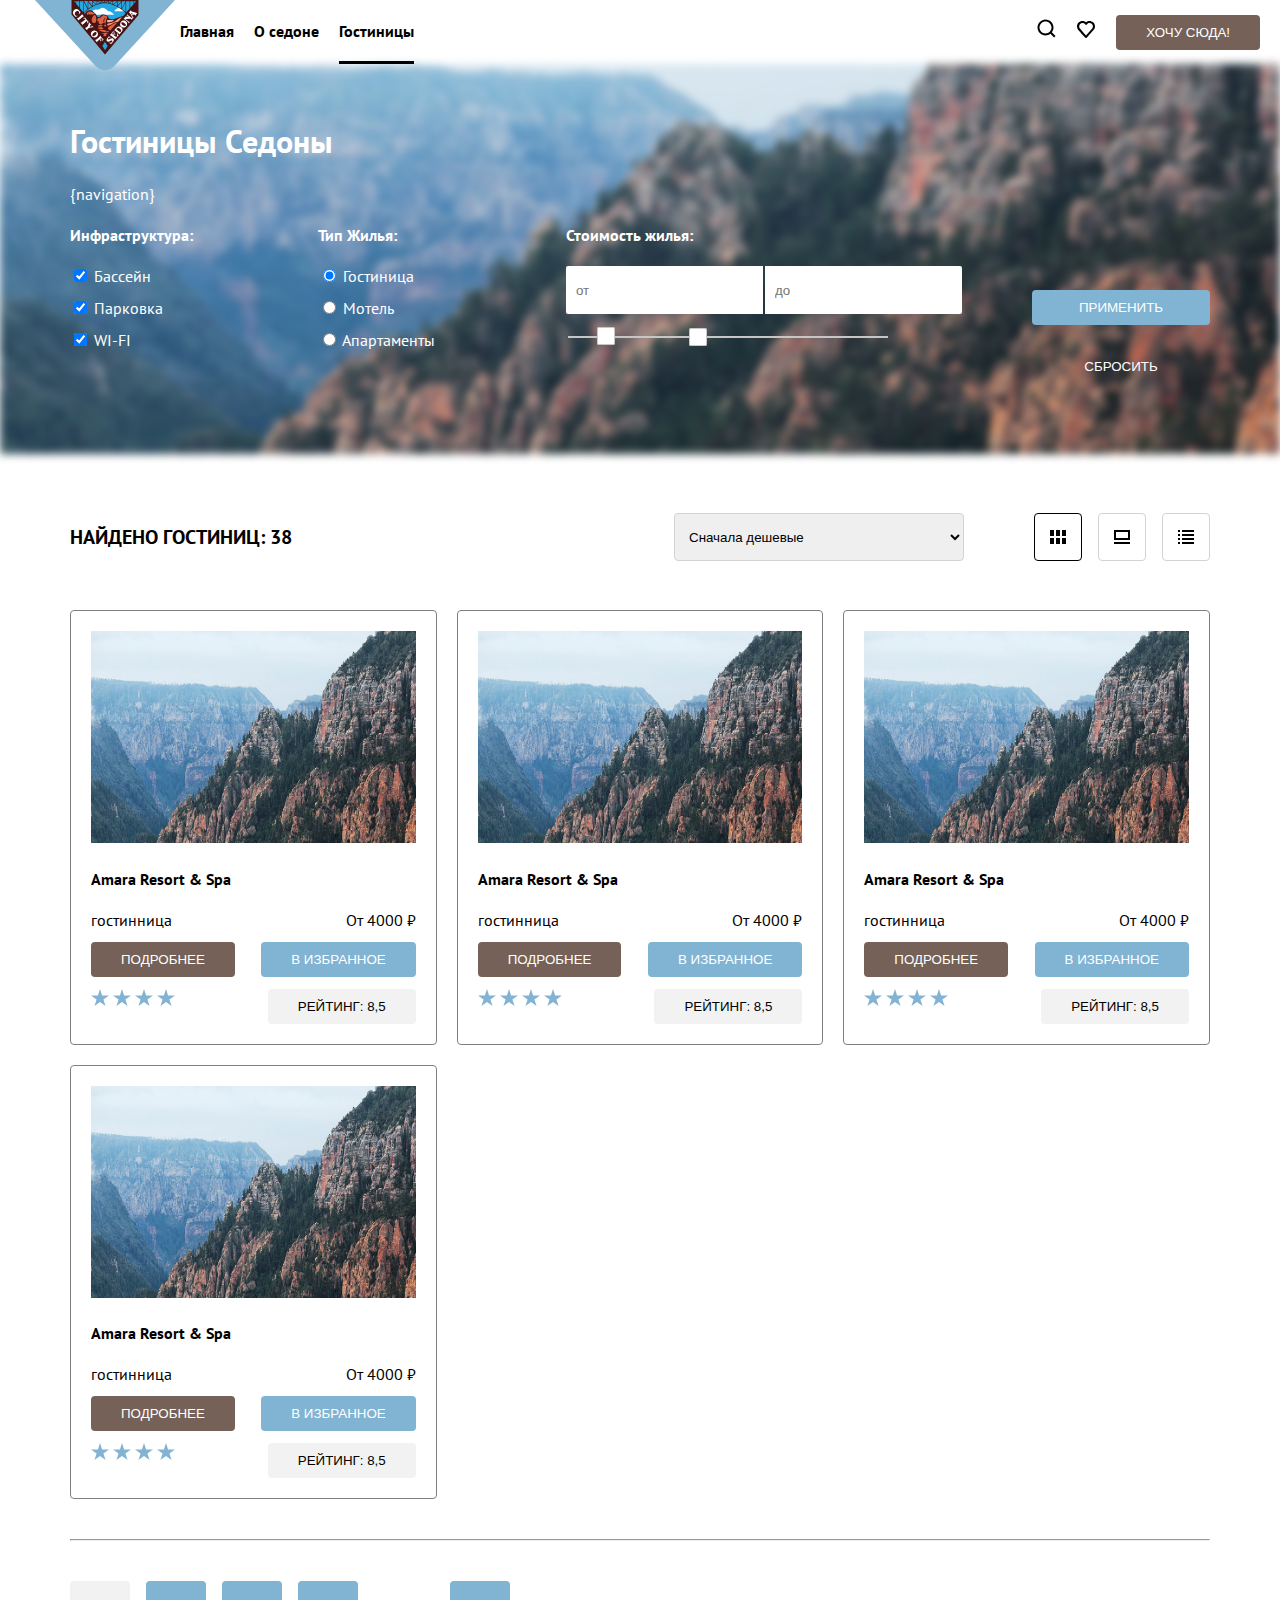
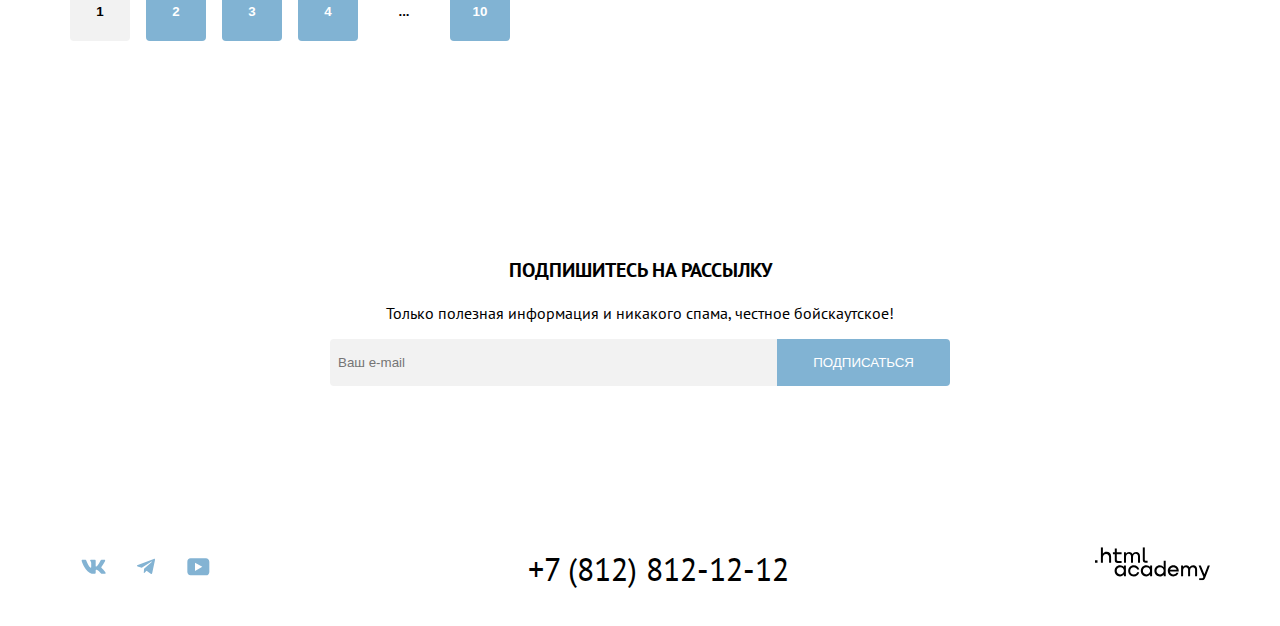
==== hotels.html @ fa4f40b1 "Merge pull request #1 from annaozarina/master" ====
<!DOCTYPE html>
<html lang="en">
<head>
  <meta charset="UTF-8">
  <link href="style.css" rel="stylesheet">
  <title>Гостиницы</title>
</head>
<body>
    <header class="page-header">
      <nav>
        <ul class="site-navigation">
          <li>
            <a class="main-header-logo" href="index.html">
              <img src="img/logo.svg" width="170" height="70" alt="Логотип сайта городка Седона">
            </a>
          </li>

          <li><a href="index.html">Главная</a></li>

          <li><a href="#">О седоне</a></li>

          <li class="active"><a href="hotels.html">Гостиницы</a></li>
        </ul>

        <div class="site-navigation">
          <ul class="navigation-list navigation-user">
            <li class="navigation-item">
              <a class="navigation-link" href="#">
                <span class="visually-hidden">Поиск</span>

                <img src="img/search.svg" alt="search-icon"/>
              </a>
            </li>

            <li class="navigation-item">
              <a class="navigation-link" href="#">
                <span class="visually-hidden">Избранное</span>

                <img src="img/heart.svg" alt="heart-icon"/>
              </a>
            </li>
          </ul>

          <button class="btn brown">Хочу сюда!</button>
        </div>
      </nav>
    </header>

    <main class="main-inner">
      <section id="filter">
        <div class="filter-background"></div>

        <div class="filter-content">
          <h1 class="inner-header-title">Гостиницы Седоны</h1>

          <span>{navigation}</span>

          <form class="filter-form" action="http://echo.htmlacademy.ru/" method="get">
            <fieldset class="filter-form-group">
              <h4>Инфраструктура:</h4>

              <label class="control">
                <input class="control-input" type="checkbox" name="pool" checked> Бассейн
              </label>
              <label class="control">
                <input class="control-input" type="checkbox" name="parking" checked> Парковка
              </label>
              <label class="control">
                <input class="control-input" type="checkbox" name="wi-fi" checked> WI-FI
              </label>
            </fieldset>

            <fieldset class="filter-form-group">
              <h4>Тип Жилья:</h4>

              <label class="control">
                <input class="control-input" type="radio" name="type" value="hotel" checked> Гостиница
              </label>
              <label class="control">
                <input class="control-input" type="radio" name="type" value="motel"> Мотель
              </label>
              <label class="control">
                <input class="control-input" type="radio" name="type" value="apart"> Апартаменты
              </label>
            </fieldset>

            <fieldset class="filter-form-group">
              <h4>Стоимость жилья:</h4>

              <div class="filter-form-group-row">
                <label class="control">
                  <input class="control-input" type="number" name="from" placeholder="от">
                </label>
                <label class="control">
                  <input class="control-input" type="number" name="to" placeholder="до">
                </label>
              </div>

              <div class="range_container">
                <div class="sliders_control">
                  <label>
                    <input id="fromSlider" type="range" value="10" min="0" max="100"/>
                  </label>

                  <label>
                    <input id="toSlider" type="range" value="40" min="0" max="100"/>
                  </label>
                </div>
              </div>
            </fieldset>

            <div class="filter-form-group actions">
              <button class="btn blue" type="submit">применить</button>
              <button class="btn" type="reset">сбросить</button>
            </div>
          </form>
        </div>
      </section>

      <section id="catalog">
        <div class="catalog-filter-bar">
          <h3>Найдено гостиниц: 38</h3>

          <div class="catalog-filter-menu">
            <label>
              <select class="select-input">
                <option id="1" selected>Сначала дешевые</option>
                <option id="2">Сначала дорогие</option>
                <option id="3">Популярные</option>
                <option id="4">Высокий рейтинг</option>
              </select>
            </label>

            <fieldset class="catalog-filter-toggle-group">
              <input hidden class="control-input" type="radio" name="view" id="grid" checked>
              <label for="grid" class="control"><img src="img/grid.svg" alt="grid" /></label>

              <input hidden class="control-input" type="radio" name="view" id="list">
              <label for="list" class="control"><img src="img/list.svg" alt="list" /></label>

              <input hidden class="control-input" type="radio" name="view" id="compact">
              <label for="compact" class="control"><img src="img/compact.svg" alt="compact" /></label>
            </fieldset>
          </div>
        </div>

        <div class="catalog-result">
          <div class="catalog-result-card">
            <img src="img/index-background.jpg" alt="result-image"/>

            <h4>Amara Resort & Spa</h4>

            <div class="catalog-result-card-row">
              <span>гостинница</span>
              <span>От 4000 ₽</span>
            </div>

            <div class="catalog-result-card-row">
              <button class="btn brown">Подробнее</button>
              <button class="btn blue">в избранное</button>
            </div>

            <div class="catalog-result-card-row">
              <div class="stars">
                <img src="img/star.svg" alt="star" />
                <img src="img/star.svg" alt="star" />
                <img src="img/star.svg" alt="star" />
                <img src="img/star.svg" alt="star" />
              </div>

              <button class="btn disabled">Рейтинг: 8,5</button>
            </div>
          </div>

          <div class="catalog-result-card">
            <img src="img/index-background.jpg" alt="result-image"/>

            <h4>Amara Resort & Spa</h4>

            <div class="catalog-result-card-row">
              <span>гостинница</span>
              <span>От 4000 ₽</span>
            </div>

            <div class="catalog-result-card-row">
              <button class="btn brown">Подробнее</button>
              <button class="btn blue">в избранное</button>
            </div>

            <div class="catalog-result-card-row">
              <div class="stars">
                <img src="img/star.svg" alt="star" />
                <img src="img/star.svg" alt="star" />
                <img src="img/star.svg" alt="star" />
                <img src="img/star.svg" alt="star" />
              </div>

              <button class="btn disabled">Рейтинг: 8,5</button>
            </div>
          </div>

          <div class="catalog-result-card">
            <img src="img/index-background.jpg" alt="result-image"/>

            <h4>Amara Resort & Spa</h4>

            <div class="catalog-result-card-row">
              <span>гостинница</span>
              <span>От 4000 ₽</span>
            </div>

            <div class="catalog-result-card-row">
              <button class="btn brown">Подробнее</button>
              <button class="btn blue">в избранное</button>
            </div>

            <div class="catalog-result-card-row">
              <div class="stars">
                <img src="img/star.svg" alt="star" />
                <img src="img/star.svg" alt="star" />
                <img src="img/star.svg" alt="star" />
                <img src="img/star.svg" alt="star" />
              </div>

              <button class="btn disabled">Рейтинг: 8,5</button>
            </div>
          </div>

          <div class="catalog-result-card">
            <img src="img/index-background.jpg" alt="result-image"/>

            <h4>Amara Resort & Spa</h4>

            <div class="catalog-result-card-row">
              <span>гостинница</span>
              <span>От 4000 ₽</span>
            </div>

            <div class="catalog-result-card-row">
              <button class="btn brown">Подробнее</button>
              <button class="btn blue">в избранное</button>
            </div>

            <div class="catalog-result-card-row">
              <div class="stars">
                <img src="img/star.svg" alt="star" />
                <img src="img/star.svg" alt="star" />
                <img src="img/star.svg" alt="star" />
                <img src="img/star.svg" alt="star" />
              </div>

              <button class="btn disabled">Рейтинг: 8,5</button>
            </div>
          </div>
        </div>

        <hr>

        <nav class="pagination">
          <ul class="pagination-list">
            <li class="pagination-list-item"><button class="btn active">1</button></li>
            <li class="pagination-list-item"><button class="btn blue">2</button></li>
            <li class="pagination-list-item"><button class="btn blue">3</button></li>
            <li class="pagination-list-item"><button class="btn blue">4</button></li>
            <li class="pagination-list-item"><button class="btn skip">...</button></li>
            <li class="pagination-list-item"><button class="btn blue">10</button></li>
          </ul>
        </nav>
      </section>
    </main>

    <footer>
      <div class="subscribe without-bg">
        <div class="subscribe-background"></div>

        <form class="subscribe-form">
          <h3>Подпишитесь на рассылку</h3>

          <p>Только полезная информация и никакого спама, честное бойскаутское!</p>

          <div class="input-block">
            <label>
              <input type="email" placeholder="Ваш e-mail">
            </label>
            <button>Подписаться</button>
          </div>
        </form>
      </div>

      <div class="footer-row">
        <div id="socialMedia">
          <a href="https://vk.com/htmlacademy">
            <img src="img/social-vk.svg" alt="Логотип vkontakte">
          </a>
          <a href="https://t.me/htmlacademy ">
            <img src="img/social-telegram.svg" alt="Логотип telegram">
          </a>
          <a href="https://www.youtube.com/user/htmlacademyru">
            <img src="img/social-youtube.svg" alt="Логотип youtube">
          </a>
        </div>

        <a href="tel:+78128121212">+7 (812) 812-12-12</a>

        <a href="https://htmlacademy.ru/">
          <img src="img/logo_htmlacademy.svg" alt="логотип .html academy">
        </a>
      </div>
    </footer>
</body>
</html>
---- style.css ----
@font-face {
  font-family: ptsans;
  src: url(fonts/ptsans-400.woff2);
}

@font-face {
  font-family: ptsans;
  src: url(fonts/ptsans-700.woff2);
  font-weight: bold;
}

* {
  box-sizing: border-box;
}

html, body {
  font-family: ptsans, serif;
  margin: 0;
  padding: 0;
  height: 100%;
}

body {
  display: flex;
  flex-direction: column;
  justify-content: space-between;
}

ul {
  padding: 0;
  margin: 0;
  list-style: none;
}

a {
  text-decoration: none;
  color: inherit;
}

button, .btn {
  border: none;
  background: unset;
  cursor: pointer;
  text-transform: uppercase;
  color: white;
}

fieldset {
  border: none;
  padding: unset;
  margin: unset;
}

.btn.brown {
  background: #756157;
}

.btn.blue {
  background: #81b3d3;
}

.btn.disabled {
  background: #f2f2f2;
  cursor: unset;
  color: black;
}

input {
  border: none;
}

.visually-hidden {
  display: none;
}

.nav-list {
  list-style: none;
  padding: 0;
  margin: 0;
}

.page-header {
  padding: 0 20px;
  min-height: 64px;
  position: relative;
}

.page-header .main-header-logo {
  width: 140px;
}

.page-header .main-header-logo img {
  position: absolute;
  top: 0;
  z-index: 999;
}

.page-header nav {
  width: 100%;
  display: flex;
  justify-content: space-between;
  font-weight: bold;
  align-items: center;
  height: 100%;
}


.page-header .site-navigation {
  display: flex;
  align-items: center;
  height: 100%;
}

.page-header .site-navigation li {
  display: flex;
  align-items: center;
  margin-right: 20px;
  white-space: nowrap;
  height: 100%;
  border-bottom: 3px solid transparent;
}

.page-header .site-navigation li.active {
  border-bottom: 3px solid black;
}

.navigation-list.navigation-user {
  display: flex;
}

.btn {
  padding: 10px 30px;
  border-radius: 4px;
}

#welcome .hero {
  display: flex;
  flex-direction: column;
  align-items: center;
  background: url("./img/index-background.jpg") no-repeat;
  background-size: cover;
  position: relative;
}
#welcome .hero > img {
  padding: 50px;
}

#welcome h1 {
  display: none;
}

.divider {
  width: 100%;
  position: absolute;
  bottom: 0;
  display: flex;
  align-items: flex-end;
}

.divider img {
  width: 100%;
}

.hero-description {
  display: flex;
  flex-direction: column;
  align-items: center;
  text-align: center;
  padding: 100px 0;
}

.hero-description h2 {
  font-size: 24px;
  text-transform: uppercase;
  max-width: 620px;
}

.hero-description p {
  font-size: 20px;
}

.info-row {
  display: flex;
  flex: 1;
  height: 335px;
}

.info-card {
  display: flex;
  justify-content: center;
  flex-direction: column;
  text-align: center;
  flex: 1;
  padding: 0 85px;
}

.info-card h3 {
  text-transform: uppercase;
  position: relative;
}

.info-card h3::after {
  content: '';
  position: absolute;
  bottom: -15px;
  right: 0;
  left: 0;
  margin: 0 auto;
  width: 60px;
  height: 2px;
}

.info-row-img {
  flex: 2;
  width: 100%;
  background-size: cover;
  background-repeat: no-repeat;
}

.info-row:nth-child(odd) .info-card {
  background-color: #81b3d3;
  color: white;
}

.info-row:nth-child(odd) .info-card h3::after {
  background-color: white;
  opacity: 0.5;
}

.info-row:nth-child(even) .info-card {
  background-color: #f0f6fa;
}

.info-row:nth-child(even) .info-card h3::after  {
  background-color: black;
  opacity: 0.5;
}

.info-row:nth-child(even) .info-card:nth-child(even) {
  background-color: #e6f0f6;
}

#benefits h3, footer h3, #catalog h3, #modal h3 {
  text-transform: uppercase;
  font-size: 20px;
}

.benefits-title {
  padding: 50px;
  text-align: center;
}

.benefits-row {
  display: flex;
}


.benefits-card {
  text-align: center;
  flex: 1;
  padding: 85px;
}

.benefits-card:nth-child(odd) {
  background-color: #f0f6fa;
}

.benefits-action {
  display: flex;
  flex-direction: column;
  text-align: center;
  padding: 80px;
  justify-content: center;
  align-items: center;
}

.benefits-action .btn {
  margin-top: 20px;
}

.subscribe {
  display: flex;
  flex-direction: column;
  align-items: center;
  justify-content: center;
  position: relative;
  height: 400px;
}

.subscribe-background {
  background-image: url('./img/index-background.jpg');
  background-repeat: no-repeat;
  background-size: cover;
  filter: blur(4px) brightness(0.5);
  width: 100%;
  height: 100%;
}

.subscribe.without-bg .subscribe-background {
  display: none;
}

.subscribe-form {
  position: absolute;
  margin: 0 auto;
  color: white;
  text-align: center;
  max-width: 620px;
  width: 100%;
}

.subscribe.without-bg .subscribe-form  {
  color: inherit;
}

.footer-row {
  display: flex;
  justify-content: space-between;
  align-items: center;
  padding: 35px 70px;
}

.footer-row > a {
  font-size: 32px;
}

.input-block {
  display: flex;
  border-radius: 4px;
  overflow: hidden;
}

.input-block label {
  width: 100%;
}
.input-block input {
  width: 100%;
  padding: 16px 8px;
  background: #f2f2f2;
}

.input-block button {
  background: #81b3d3;
  padding: 12px 36px;
}


#filter {
  padding: 35px 70px 70px;
  position: relative;
  color: white;
}

.filter-background {
  position: absolute;
  left: 0;
  top:0;
  background: url('img/index-background.jpg') no-repeat bottom center / cover;
  filter: blur(4px);
  width: 100%;
  height: 100%;
  z-index: -1;
}

.filter-form {
  display: flex;
  gap: 70px;
  flex-wrap: wrap;
}

.filter-form-group {
  display: flex;
  flex-direction: column;
  flex: 1;
}

.filter-form-group.actions {
  justify-content: flex-end;
  gap: 24px;
}

.control + .control {
  padding-top: 12px;
}

.filter-form-group-row {
  display: flex;
  border-radius: 2px;
  overflow: hidden;
}

.filter-form-group-row .control {
  padding-top: unset;
}

.filter-form-group-row .control input {
  height: 48px;
  padding: 10px;
}

.filter-form-group-row .control + .control {
  margin-left: 2px;
}

#catalog {
  padding: 50px 70px 70px;
}

#catalog hr {
  margin: 40px 0;
  background: grey;
}

#catalog .pagination .btn {
  padding: unset;
  width: 60px;
  height: 60px;
  font-weight: bold;
}

.pagination .btn.active {
  padding: unset;
  width: 60px;
  height: 60px;
  background: #f2f2f2;
  color: black;
}

.pagination .btn.skip {
  padding: unset;
  cursor: unset;
  width: 60px;
  height: 60px;
  background: transparent;
  color: black;
}

.pagination-list {
  display: flex;
  gap: 16px;
  align-items: flex-end;
}

.catalog-result {
  display: grid;
  grid-template-columns: repeat(auto-fit, minmax(340px, 1fr));
  gap: 20px;
}

.catalog-result-card {
  flex: 1;
  padding: 20px;
  border: 1px solid grey;
  border-radius: 4px;
}

.catalog-result-card > img {
  width: 100%;
  height: 212px;
}

.catalog-result-card-row {
  display: flex;
  justify-content: space-between;
}

.catalog-result-card-row + .catalog-result-card-row {
  margin-top: 12px;
}

.catalog-filter-bar {
  display: flex;
  justify-content: space-between;
  margin-bottom: 40px;
  flex-wrap: wrap;
}

.catalog-filter-menu {
  display: flex;
  align-items: center;
  gap: 70px;
  flex-wrap: wrap;
}

.select-input {
  height: 48px;
  padding: 10px;
  cursor: pointer;
  border: 1px solid lightgray;
  border-radius: 4px;
  width: 290px;
}

.catalog-filter-toggle-group {
  display: flex;
  gap: 16px;
}

#catalog .control-input + label {
  display: flex;
  justify-content: center;
  align-items: center;
  width: 48px;
  height: 48px;
  border: 1px solid lightgray;
  cursor: pointer;
  border-radius: 4px;
}

#catalog .control-input:checked + label {
  border: 1px solid black;
}

#modal {
  background: transparent;
  width: 100%;
  height: 100%;
  position: fixed;
}

.modal-dialog {
  height: 100%;
  display: flex;
  justify-content: center;
  align-items: center;
  flex-direction: column;
}

.modal-content {
  padding: 50px;
  background: white;
  border-radius: 10px;
  max-width: 700px;
  width: 100%;
  box-shadow: 0 0 40px 0 rgba(0,0,0,0.75);
}

#modal .background {
  width: 100%;
  height: 100%;
  position: absolute;
  top: 0;
  left: 0;
  backdrop-filter: blur(5px);
  z-index: -1;
}

.modal-header {
  display: flex;
  justify-content: space-between;
  align-items: center;
  margin-bottom: 30px;
}

.modal-header button {
  display: flex;
  justify-content: center;
  align-items: center;
  cursor: pointer;
  border-radius: 50%;
  width: 52px;
  height: 52px;
  background: #f2f2f2;
}

.search-hotel-form {
  display: flex;
  flex-direction: column;
  gap: 24px;
}

#modal input {
  background: #f2f2f2;
  height: 48px;
  border-radius: 4px;
  padding: 12px 20px;
}

#modal .control-row {
  display: flex;
  align-items: center;
  gap: 24px;
}

#modal .control-row label {
  display: block;
  white-space: nowrap;
  font-weight: bold;
  width: 100px;
}

#modal .control-row input {
  flex: 1;
}

#modal .control-group {
  display: flex;
  gap: 24px;
}

#modal .control-group > * {
  flex: 1;
}

#modal .control-group input {
  width: 100px;
}

.range_container {
  display: flex;
  flex-direction: column;
  margin-top: 20px;
  max-width: 320px;
}

.sliders_control {
  position: relative;
  min-height: 50px;
}

.form_control {
  position: relative;
  display: flex;
  justify-content: space-between;
  font-size: 16px;
  color: #635a5a;
}

input[type=range]::-webkit-slider-thumb {
  -webkit-appearance: none;
  pointer-events: all;
  width: 16px;
  height: 16px;
  background-color: #fff;
  border-radius: 4%;
  box-shadow: 0 0 0 1px #C6C6C6;
  cursor: pointer;
}

input[type=range]::-moz-range-thumb {
  -webkit-appearance: none;
  pointer-events: all;
  width: 24px;
  height: 24px;
  background-color: #fff;
  border-radius: 50%;
  box-shadow: 0 0 0 1px #C6C6C6;
  cursor: pointer;
}

input[type=range]::-webkit-slider-thumb:hover {
  background: #f7f7f7;
}

input[type=range]::-webkit-slider-thumb:active {
  box-shadow: inset 0 0 3px #387bbe, 0 0 9px #387bbe;
  -webkit-box-shadow: inset 0 0 3px #387bbe, 0 0 9px #387bbe;
}

input[type="range"] {
  -webkit-appearance: none;
  appearance: none;
  height: 2px;
  width: 100%;
  position: absolute;
  background-color: #C6C6C6;
  pointer-events: none;
}

#fromSlider {
  height: 0;
  z-index: 1;
}
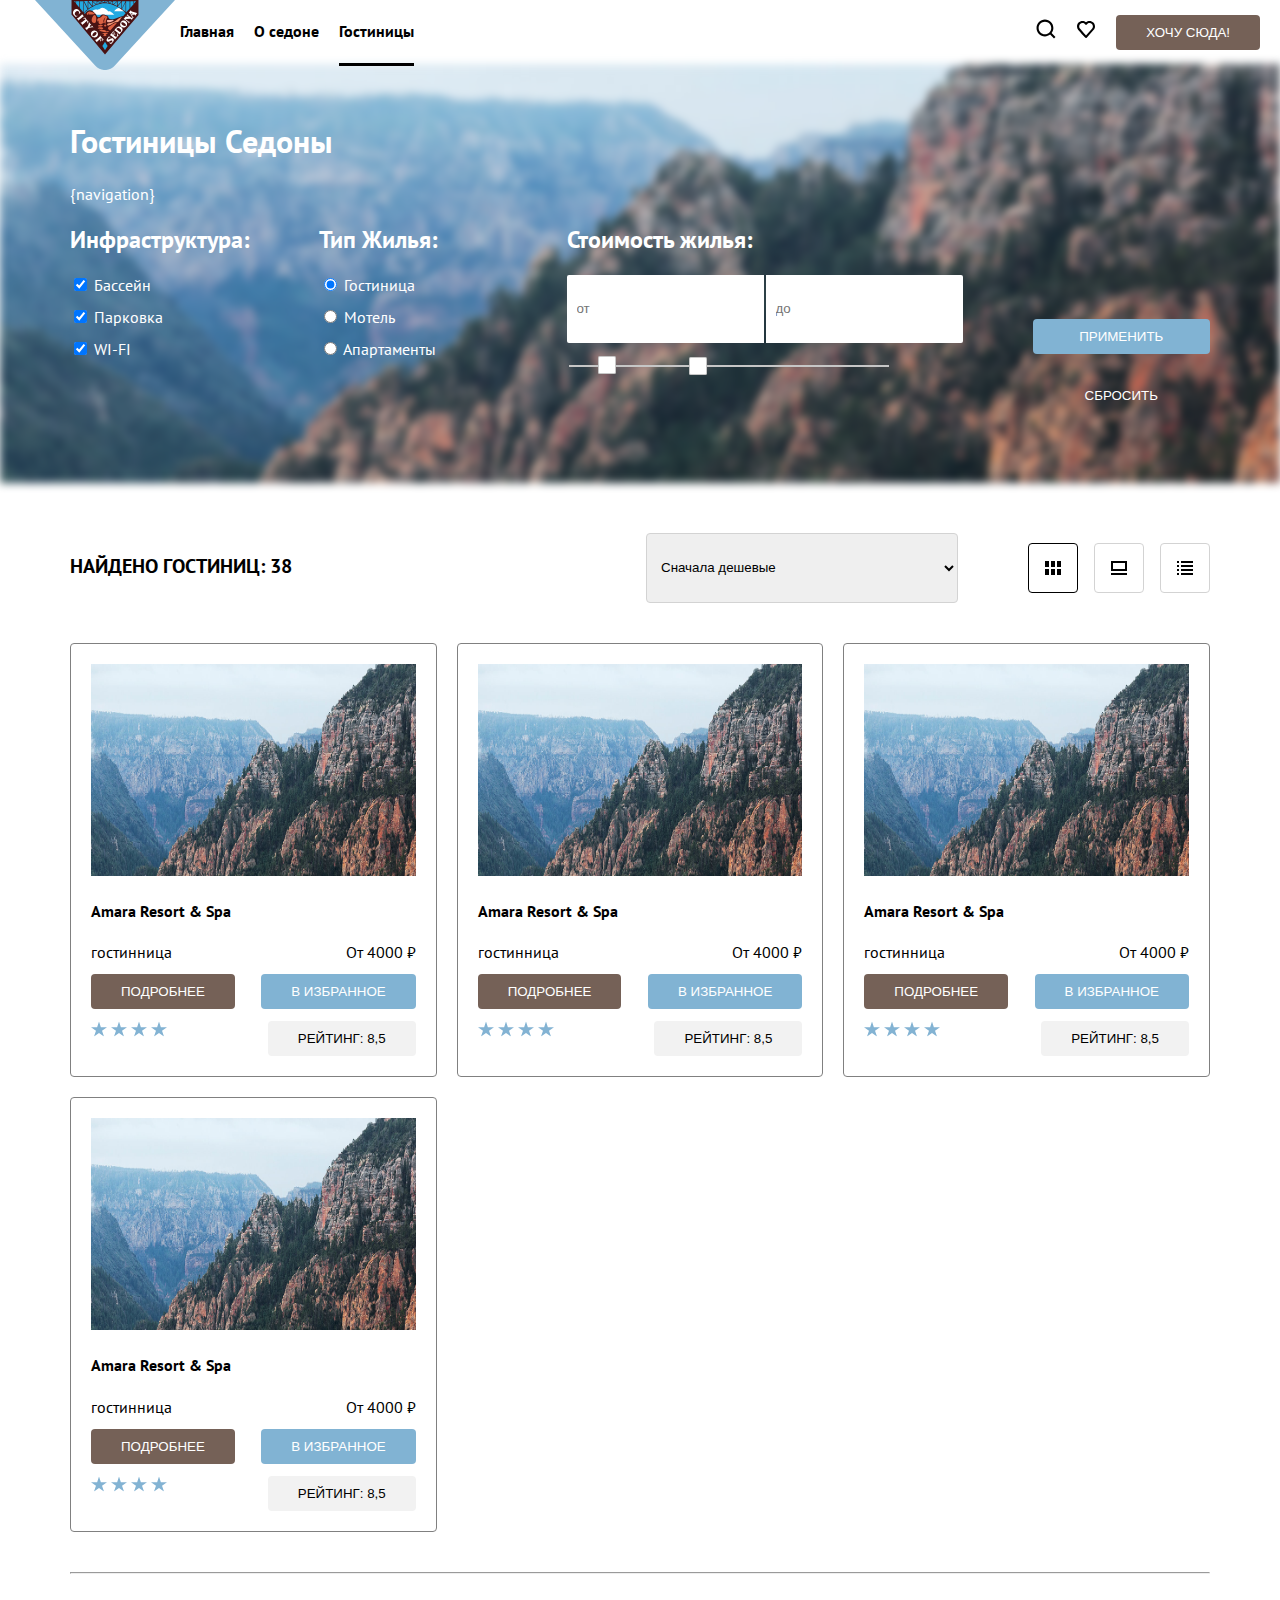
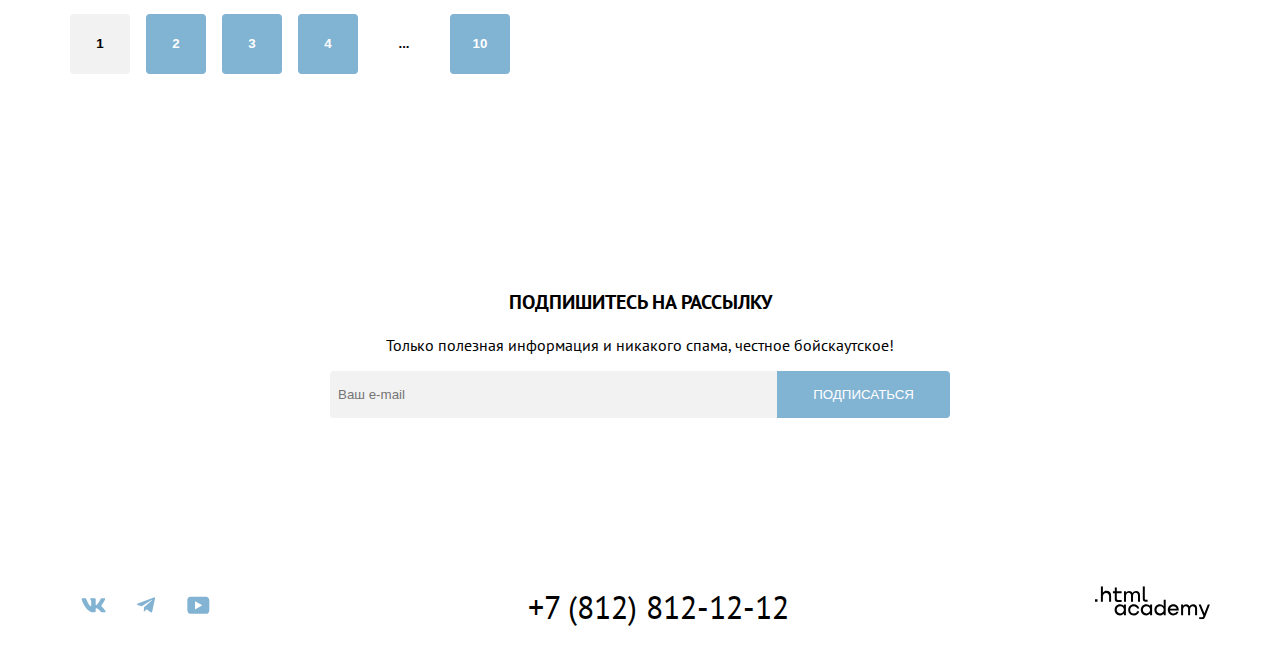
==== commit 8e2dc060: "Add files via upload" ====
--- a/hotels.html
+++ b/hotels.html
@@ -1,6 +1,7 @@
 <!DOCTYPE html>
 <html lang="en">
 <head>
+  <link rel="icon" type="image/png" sizes="32x32" href="images/favicon.png">
   <meta charset="UTF-8">
   <link href="style.css" rel="stylesheet">
   <title>Гостиницы</title>
@@ -15,11 +16,11 @@
             </a>
           </li>
 
-          <li><a href="index.html">Главная</a></li>
-
-          <li><a href="#">О седоне</a></li>
-
-          <li class="active"><a href="hotels.html">Гостиницы</a></li>
+          <li><a class="link" href="index.html">Главная</a></li>
+
+          <li><a class="link" href="#">О седоне</a></li>
+
+          <li class="active"><a class="link" href="hotels.html">Гостиницы</a></li>
         </ul>
 
         <div class="site-navigation">
@@ -28,7 +29,7 @@
               <a class="navigation-link" href="#">
                 <span class="visually-hidden">Поиск</span>
 
-                <img src="img/search.svg" alt="search-icon"/>
+                <img src="img/search.svg" width="20px" height="20px" alt="search-icon"/>
               </a>
             </li>
 
@@ -36,7 +37,7 @@
               <a class="navigation-link" href="#">
                 <span class="visually-hidden">Избранное</span>
 
-                <img src="img/heart.svg" alt="heart-icon"/>
+                <img src="img/heart.svg" width="20px" height="20px" alt="heart-icon"/>
               </a>
             </li>
           </ul>
@@ -57,7 +58,7 @@
 
           <form class="filter-form" action="http://echo.htmlacademy.ru/" method="get">
             <fieldset class="filter-form-group">
-              <h4>Инфраструктура:</h4>
+              <h2>Инфраструктура:</h2>
 
               <label class="control">
                 <input class="control-input" type="checkbox" name="pool" checked> Бассейн
@@ -71,7 +72,7 @@
             </fieldset>
 
             <fieldset class="filter-form-group">
-              <h4>Тип Жилья:</h4>
+              <h2>Тип Жилья:</h2>
 
               <label class="control">
                 <input class="control-input" type="radio" name="type" value="hotel" checked> Гостиница
@@ -85,7 +86,7 @@
             </fieldset>
 
             <fieldset class="filter-form-group">
-              <h4>Стоимость жилья:</h4>
+              <h2>Стоимость жилья:</h2>
 
               <div class="filter-form-group-row">
                 <label class="control">
@@ -133,20 +134,20 @@
 
             <fieldset class="catalog-filter-toggle-group">
               <input hidden class="control-input" type="radio" name="view" id="grid" checked>
-              <label for="grid" class="control"><img src="img/grid.svg" alt="grid" /></label>
+              <label for="grid" class="control"><img width="16px" height="14px" src="img/grid.svg" alt="grid" /></label>
 
               <input hidden class="control-input" type="radio" name="view" id="list">
-              <label for="list" class="control"><img src="img/list.svg" alt="list" /></label>
+              <label for="list" class="control"><img width="16px" height="14px" src="img/list.svg" alt="list" /></label>
 
               <input hidden class="control-input" type="radio" name="view" id="compact">
-              <label for="compact" class="control"><img src="img/compact.svg" alt="compact" /></label>
+              <label for="compact" class="control"><img width="16px" height="14px" src="img/compact.svg" alt="compact" /></label>
             </fieldset>
           </div>
         </div>
 
         <div class="catalog-result">
           <div class="catalog-result-card">
-            <img src="img/index-background.jpg" alt="result-image"/>
+            <img width="100%" height="212px" src="img/index-background.jpg" alt="result-image"/>
 
             <h4>Amara Resort & Spa</h4>
 
@@ -162,10 +163,10 @@
 
             <div class="catalog-result-card-row">
               <div class="stars">
-                <img src="img/star.svg" alt="star" />
-                <img src="img/star.svg" alt="star" />
-                <img src="img/star.svg" alt="star" />
-                <img src="img/star.svg" alt="star" />
+                <img width="16px" height="16px" src="img/star.svg" alt="star" />
+                <img width="16px" height="16px" src="img/star.svg" alt="star" />
+                <img width="16px" height="16px" src="img/star.svg" alt="star" />
+                <img width="16px" height="16px" src="img/star.svg" alt="star" />
               </div>
 
               <button class="btn disabled">Рейтинг: 8,5</button>
@@ -173,7 +174,7 @@
           </div>
 
           <div class="catalog-result-card">
-            <img src="img/index-background.jpg" alt="result-image"/>
+            <img width="100%" height="212px" src="img/index-background.jpg" alt="result-image"/>
 
             <h4>Amara Resort & Spa</h4>
 
@@ -189,10 +190,10 @@
 
             <div class="catalog-result-card-row">
               <div class="stars">
-                <img src="img/star.svg" alt="star" />
-                <img src="img/star.svg" alt="star" />
-                <img src="img/star.svg" alt="star" />
-                <img src="img/star.svg" alt="star" />
+                <img width="16px" height="16px" src="img/star.svg" alt="star" />
+                <img width="16px" height="16px" src="img/star.svg" alt="star" />
+                <img width="16px" height="16px" src="img/star.svg" alt="star" />
+                <img width="16px" height="16px" src="img/star.svg" alt="star" />
               </div>
 
               <button class="btn disabled">Рейтинг: 8,5</button>
@@ -200,7 +201,7 @@
           </div>
 
           <div class="catalog-result-card">
-            <img src="img/index-background.jpg" alt="result-image"/>
+            <img width="100%" height="212px" src="img/index-background.jpg" alt="result-image"/>
 
             <h4>Amara Resort & Spa</h4>
 
@@ -216,10 +217,10 @@
 
             <div class="catalog-result-card-row">
               <div class="stars">
-                <img src="img/star.svg" alt="star" />
-                <img src="img/star.svg" alt="star" />
-                <img src="img/star.svg" alt="star" />
-                <img src="img/star.svg" alt="star" />
+                <img width="16px" height="16px" src="img/star.svg" alt="star" />
+                <img width="16px" height="16px" src="img/star.svg" alt="star" />
+                <img width="16px" height="16px" src="img/star.svg" alt="star" />
+                <img width="16px" height="16px" src="img/star.svg" alt="star" />
               </div>
 
               <button class="btn disabled">Рейтинг: 8,5</button>
@@ -227,7 +228,7 @@
           </div>
 
           <div class="catalog-result-card">
-            <img src="img/index-background.jpg" alt="result-image"/>
+            <img width="100%" height="212px" src="img/index-background.jpg" alt="result-image"/>
 
             <h4>Amara Resort & Spa</h4>
 
@@ -243,10 +244,10 @@
 
             <div class="catalog-result-card-row">
               <div class="stars">
-                <img src="img/star.svg" alt="star" />
-                <img src="img/star.svg" alt="star" />
-                <img src="img/star.svg" alt="star" />
-                <img src="img/star.svg" alt="star" />
+                <img width="16px" height="16px" src="img/star.svg" alt="star" />
+                <img width="16px" height="16px" src="img/star.svg" alt="star" />
+                <img width="16px" height="16px" src="img/star.svg" alt="star" />
+                <img width="16px" height="16px" src="img/star.svg" alt="star" />
               </div>
 
               <button class="btn disabled">Рейтинг: 8,5</button>
@@ -289,21 +290,21 @@
 
       <div class="footer-row">
         <div id="socialMedia">
-          <a href="https://vk.com/htmlacademy">
-            <img src="img/social-vk.svg" alt="Логотип vkontakte">
+          <a class="link" href="https://vk.com/htmlacademy">
+            <img width="48px" height="48px" src="img/social-vk.svg" alt="Логотип vkontakte">
           </a>
-          <a href="https://t.me/htmlacademy ">
-            <img src="img/social-telegram.svg" alt="Логотип telegram">
+          <a class="link" href="https://t.me/htmlacademy ">
+            <img width="48px" height="48px" src="img/social-telegram.svg" alt="Логотип telegram">
           </a>
-          <a href="https://www.youtube.com/user/htmlacademyru">
-            <img src="img/social-youtube.svg" alt="Логотип youtube">
+          <a class="link" href="https://www.youtube.com/user/htmlacademyru">
+            <img width="48px" height="48px" src="img/social-youtube.svg" alt="Логотип youtube">
           </a>
         </div>
 
-        <a href="tel:+78128121212">+7 (812) 812-12-12</a>
+        <a class="link" href="tel:+78128121212">+7 (812) 812-12-12</a>
 
         <a href="https://htmlacademy.ru/">
-          <img src="img/logo_htmlacademy.svg" alt="логотип .html academy">
+          <img width="115px" height="48px" src="img/logo_htmlacademy.svg" alt="логотип .html academy">
         </a>
       </div>
     </footer>
--- a/style.css
+++ b/style.css
@@ -9,8 +9,8 @@
   font-weight: bold;
 }
 
-* {
-  box-sizing: border-box;
+html *, html ::after, html ::before {
+  box-sizing: inherit;
 }
 
 html, body {
@@ -32,7 +32,7 @@
   list-style: none;
 }
 
-a {
+.link {
   text-decoration: none;
   color: inherit;
 }
@@ -89,7 +89,7 @@
   width: 140px;
 }
 
-.page-header .main-header-logo img {
+.main-header-logo img {
   position: absolute;
   top: 0;
   z-index: 999;
@@ -105,13 +105,13 @@
 }
 
 
-.page-header .site-navigation {
-  display: flex;
-  align-items: center;
-  height: 100%;
-}
-
-.page-header .site-navigation li {
+.site-navigation {
+  display: flex;
+  align-items: center;
+  height: 100%;
+}
+
+.site-navigation li {
   display: flex;
   align-items: center;
   margin-right: 20px;
@@ -120,7 +120,7 @@
   border-bottom: 3px solid transparent;
 }
 
-.page-header .site-navigation li.active {
+.site-navigation li.active {
   border-bottom: 3px solid black;
 }
 
@@ -141,7 +141,7 @@
   background-size: cover;
   position: relative;
 }
-#welcome .hero > img {
+.hero > img {
   padding: 50px;
 }
 
@@ -155,10 +155,6 @@
   bottom: 0;
   display: flex;
   align-items: flex-end;
-}
-
-.divider img {
-  width: 100%;
 }
 
 .hero-description {
@@ -454,11 +450,6 @@
   border-radius: 4px;
 }
 
-.catalog-result-card > img {
-  width: 100%;
-  height: 212px;
-}
-
 .catalog-result-card-row {
   display: flex;
   justify-content: space-between;
@@ -576,33 +567,33 @@
   padding: 12px 20px;
 }
 
-#modal .control-row {
+.control-row {
   display: flex;
   align-items: center;
   gap: 24px;
 }
 
-#modal .control-row label {
+.control-row label {
   display: block;
   white-space: nowrap;
   font-weight: bold;
   width: 100px;
 }
 
-#modal .control-row input {
+.control-row input {
   flex: 1;
 }
 
-#modal .control-group {
+.control-group {
   display: flex;
   gap: 24px;
 }
 
-#modal .control-group > * {
+.control-group > * {
   flex: 1;
 }
 
-#modal .control-group input {
+.control-group input {
   width: 100px;
 }
 
